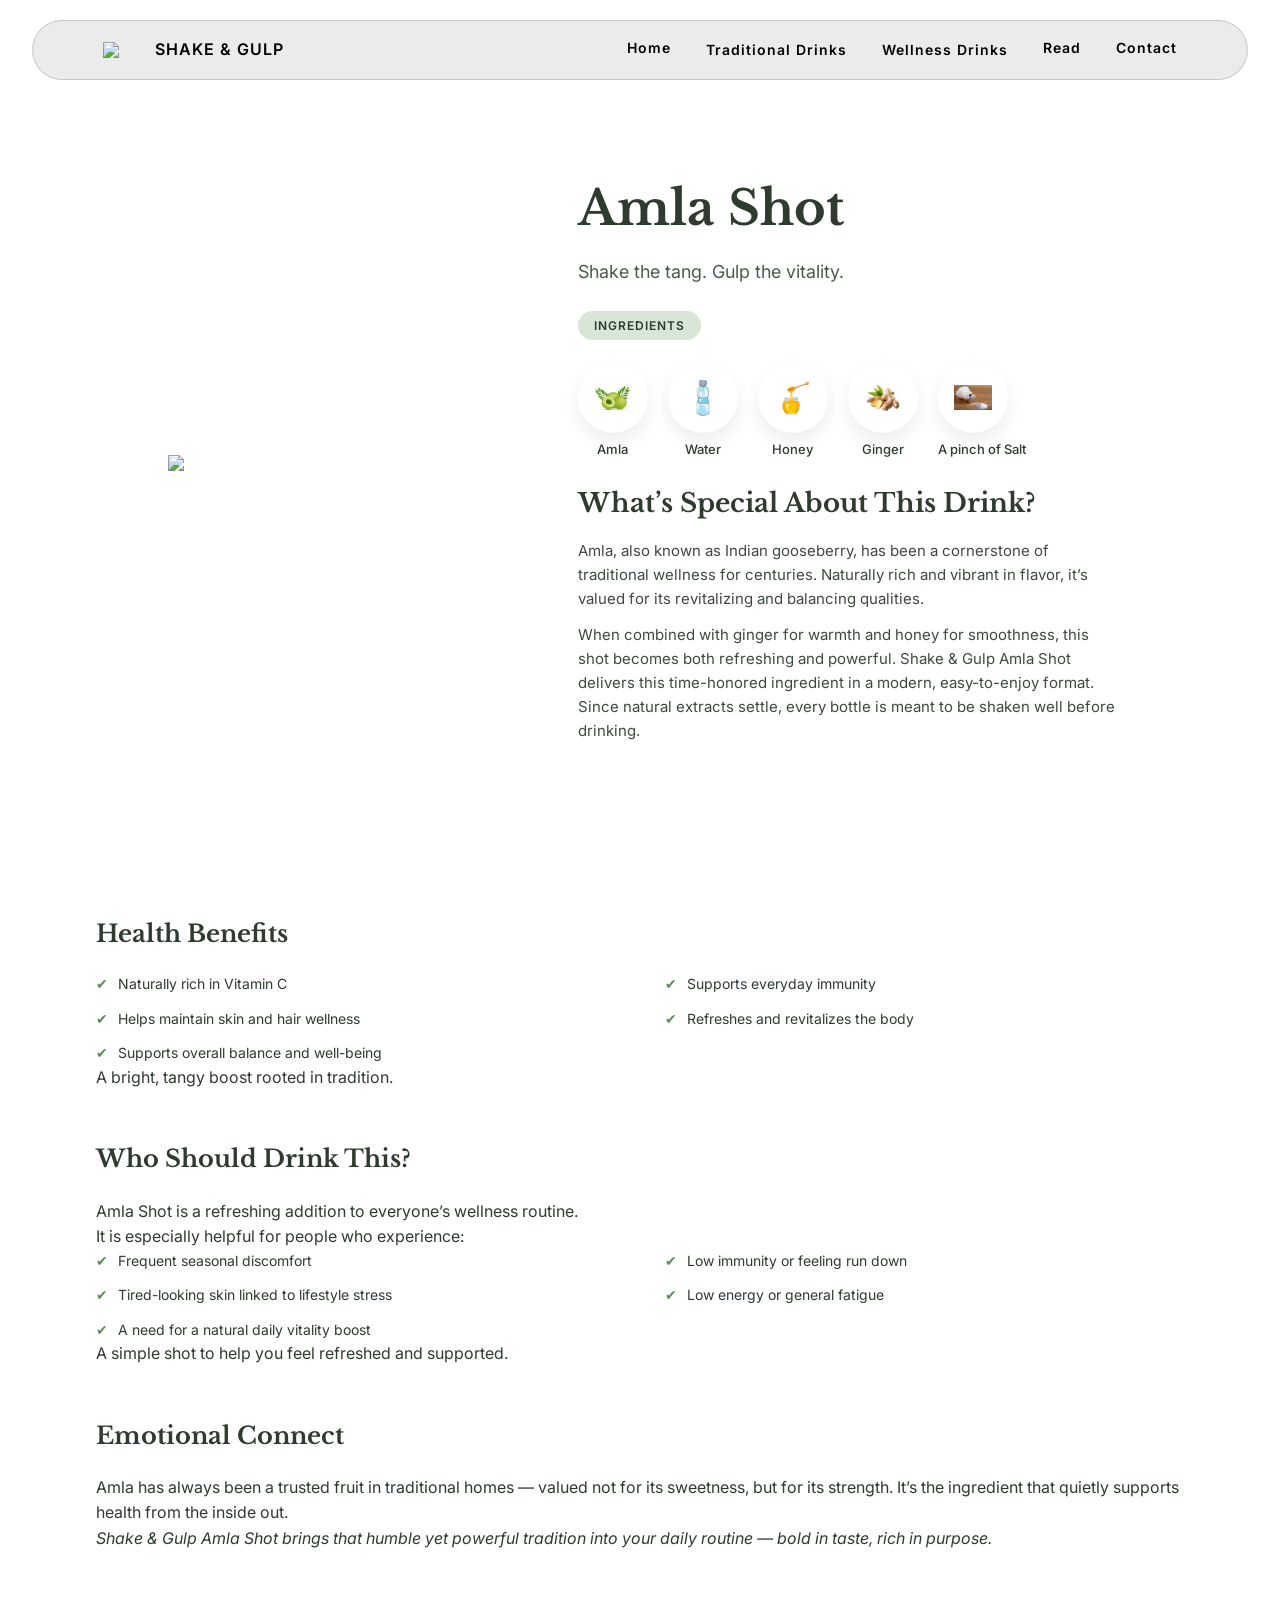
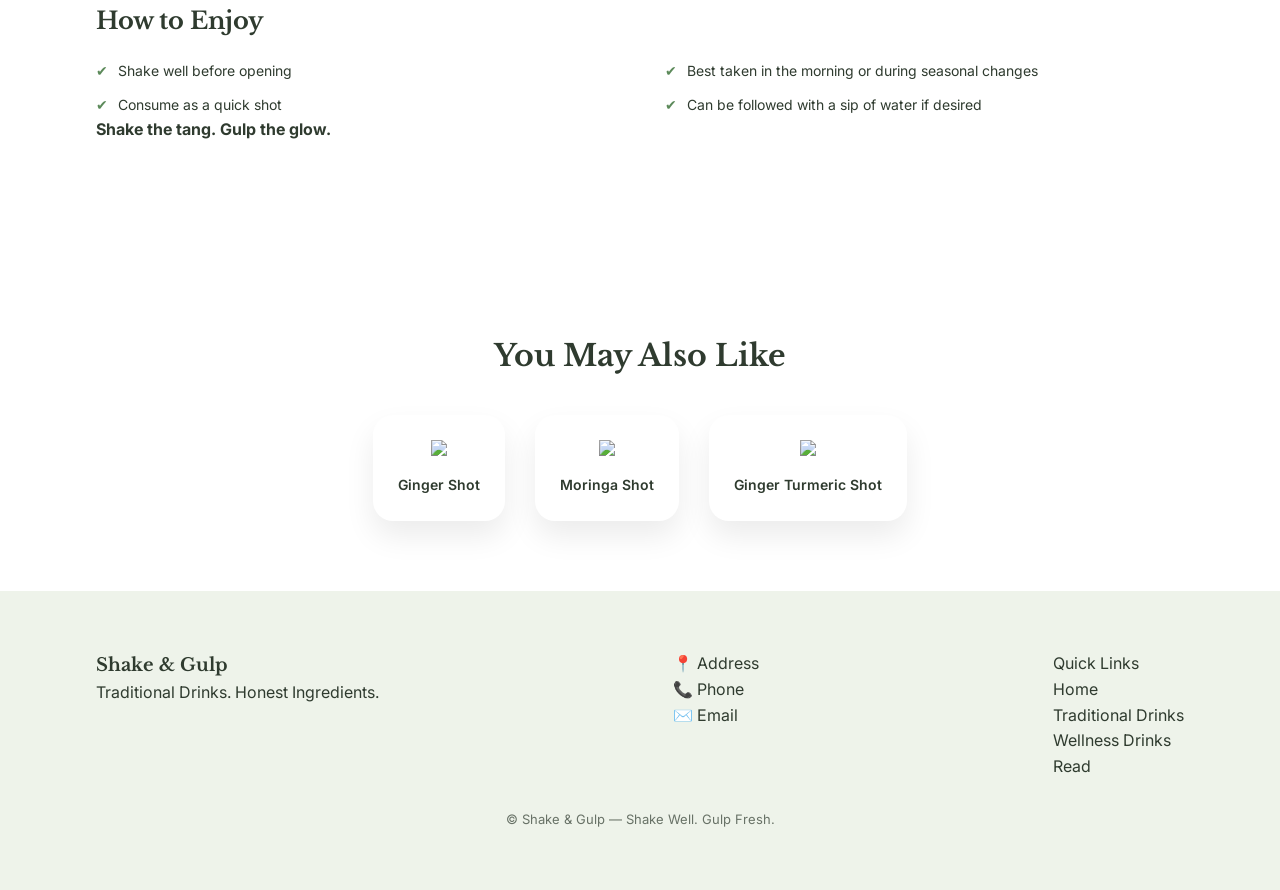
==== index.html @ 065e0605 "Update index.html" ====
<!DOCTYPE html>
<html lang="en">
<head>
<meta charset="UTF-8">
<meta name="viewport" content="width=device-width, initial-scale=1.0">
<title>Amla Shot – Shake & Gulp</title>

<link href="https://fonts.googleapis.com/css2?family=Libre+Baskerville:wght@400;700&family=Inter:wght@300;400;500;600&display=swap" rel="stylesheet">
  <style>
      * {
  margin: 0;
  padding: 0;
  box-sizing: border-box;
}

body {
  font-family: 'Inter', sans-serif;
  color: #2f3b2f;
  background: url("https://i.ibb.co/ksgw0qXL/buttermilkbackground.png") no-repeat center center fixed;
  background-size: cover;
  line-height: 1.6;
  padding-top:80px;
}

/* ================= CONTAINER ================= */

.container {
  width: 85%;
  max-width: 1100px;
  margin: auto;
}

/* ================= HEADER ================= */

   .navbar{
    position:fixed;
    top:20px;
    left:50%;
    transform:translateX(-50%);

    width:95%;          /* MUCH WIDER */
    max-width:none;     /* remove limit */

    padding:16px 70px;  /* more inner spacing */
    border-radius:50px;

    backdrop-filter:blur(15px);
    background:rgba(0,0,0,0.08);
    border:1px solid rgba(0,0,0,0.15);

    display:flex;
    justify-content:space-between;
    align-items:center;

    color:#000;
    font-weight:600;
    letter-spacing:1px;
    z-index:100;
}

.nav-links{
    display:flex;
    gap:35px;
}

.nav-links a{
    text-decoration:none;
    color:#000;
    font-size:14px;
    transition:0.3s ease;
}

.nav-links a:hover{
    opacity:0.6;
}

.logo{
    display:flex;
    align-items:center;
    gap:12px; /* space between logo and text */
}

.logo img{
    width:40px;   /* control logo size */
    height:auto;
}

/* =============================
   CONTACT FORM GLASS POPUP
============================= */

.contact-overlay{
    position:fixed;
    top:0;
    left:0;
    width:100%;
    height:100%;

    backdrop-filter:blur(10px);
    background:rgba(0,0,0,0.3);

    display:flex;
    justify-content:center;
    align-items:center;

    z-index:999;

    opacity:0;
    pointer-events:none;
    transition:0.4s;
}

.contact-overlay.active{
    opacity:1;
    pointer-events:auto;
}

.contact-form{
    width:400px;
    padding:40px;
    border-radius:25px;

    backdrop-filter:blur(15px);
    background:rgba(255,255,255,0.25);
    border:1px solid rgba(255,255,255,0.4);

    text-align:center;
}

.contact-form h2{
    margin-bottom:25px;
}

.contact-form input{

    width:100%;
    padding:12px;
    margin-bottom:15px;

    border:none;
    border-radius:10px;
}

.contact-form textarea{
    width:100%;
    height:44px;          /* same height as inputs */

    padding:12px;         /* same padding as inputs */
    margin-bottom:15px;

    border:none;
    border-radius:10px;
    resize:none;

    line-height:20px;     /* centers text visually */
}

.contact-form button{
    padding:12px 30px;
    border:none;
    border-radius:30px;
    background:black;
    color:white;
    cursor:pointer;
}

.close-btn{
    position:absolute;
    top:20px;
    right:25px;
    border:none;
    background:none;
    font-size:22px;
    cursor:pointer;
}

        /* =============================
   NAVBAR DROPDOWN
============================= */

.nav-item{
    position:relative;
}

.dropdown{
    position:absolute;
    top:100%;
    left:0;
    margin-top:px;


    min-width:220px;

    opacity:0;
    transform:translateY(10px);
    pointer-events:none;

    transition:0.3s ease;
}

/* =============================
   NAVBAR DROPDOWN BACKGROUND BLUR
============================= */

.nav-blur{
    position:fixed;
    top:0;
    left:0;
    width:100%;
    height:100%;

    backdrop-filter:blur(12px);
    background:rgba(0,0,0,0.15);

    opacity:0;
    pointer-events:none;

    transition:0.3s ease;
    z-index:50;
}

/* When dropdown is active */
body:has(.nav-item:hover) .nav-blur{
    opacity:1;
}

.nav-item:hover .dropdown{
    opacity:1;
    transform:translateY(0);
    pointer-events:auto;
}

.dropdown a{
    display:block;
    padding:8px 10px;
    font-size:14px;
    color:#000;
    text-decoration:none;
    border-radius:8px;
    transition:0.25s;
}

.dropdown a:hover{
    background:rgba(255,255,255,0.4);
    padding-left:15px;
}

/* ================= HERO ================= */



.hero-left {
  width: 45%;
  display: flex;
  justify-content: flex-end;   /* pushes image to right */
  padding-right: 80px;         /* small spacing control */
}.hero {
  display: flex;
  align-items: center;
  justify-content: center;
  gap: 50px;
  padding: 50px 0;
  min-height: 85vh;
  transform: translateX(-60px);   /* moves whole hero slightly left */
}




.hero-right {
  width: 50%;
  animation: fadeUp 0.8s ease forwards;
}

.bottle {
  width: 100%;
  max-width: 280px; /* slightly smaller */
   margin-left: -20px;
}

/* ================= TEXT ================= */

h1 {
  font-family: 'Libre Baskerville', serif;
  font-size: 48px;        /* slightly reduced but still large */
  margin-bottom: 12px;
}

.tagline {
  font-size: 18px;
  margin-bottom: 25px;
  color: #4b5b4b;
}

.small-label {
  background: #d7e6d6;
  padding: 7px 16px;
  border-radius: 20px;
  font-size: 12px;
  letter-spacing: 1px;
  font-weight: 600;
}

/* ================= INGREDIENTS ================= */

.ingredients {
  display: flex;
  gap: 20px;              /* reduced spacing */
  margin: 25px 0;         /* reduced margin */
  flex-wrap: wrap;
}

.ingredient {
  text-align: center;
  cursor: pointer;
  transition: transform 0.3s ease;
}

.ingredient span {
  display: block;
  margin-top: 8px;
  font-size: 13px;
  font-weight: 500;
  line-height: 1.3;
  white-space: normal;
  word-break: break-word;
}

/* Circle Design */

.circle {
  width: 70px;            /* reduced */
  height: 70px;
  background: #ffffff;
  border-radius: 50%;
  display: flex;
  justify-content: center;
  align-items: center;
  box-shadow: 0 8px 18px rgba(0,0,0,0.08);
  transition: all 0.4s ease;
}

.circle img {
  width: 38px;            /* reduced */
  transition: transform 0.4s ease;
}

/* Hover Effects */

.ingredient:hover img {
  transform: translateY(-6px);
}

.ingredient:hover .circle {
  box-shadow: 0 15px 35px rgba(92,138,90,0.25);
  transform: translateY(-4px);
}

/* ================= SPECIAL SECTION ================= */

.special h2 {
  font-family: 'Libre Baskerville', serif;
  font-size: 26px;
  margin-bottom: 15px;
}

.special p {
  margin-bottom: 12px;    /* reduced */
  font-size: 15px;
  color: #3e4a3e;
}

/* ================= INFO SECTION ================= */

.info {
  padding: 70px 0;
}

.info-block {
  margin-bottom: 50px;
}

.info-block h3 {
  font-family: 'Libre Baskerville', serif;
  font-size: 24px;
  margin-bottom: 20px;
}

.two-column {
  display: grid;
  grid-template-columns: repeat(2,1fr);
  gap: 12px 50px;
}

.tick-list {
  list-style: none;
}

.tick-list li {
  padding-left: 22px;
  position: relative;
  font-size: 14px;
}

.tick-list li::before {
  content: "✔";
  position: absolute;
  left: 0;
  color: #5c8a5a;
}

/* ================= SUGGEST SECTION ================= */

.suggest {
  padding: 70px 0;
}

.center-title {
  text-align: center;
  font-family: 'Libre Baskerville', serif;
  font-size: 30px;
  margin-bottom: 35px;
}

.center-cards {
  display: flex;
  justify-content: center;
  gap: 30px;
  flex-wrap: wrap;
}

.card {
  background: #fff;
  padding: 25px;
  border-radius: 20px;
  text-align: center;
  box-shadow: 0 15px 30px rgba(0,0,0,0.08);
  transition: 0.3s;
}

.card:hover {
  transform: translateY(-6px);
}

.card img {
  width: 120px;
  margin-bottom: 10px;
}

.card p {
  font-weight: 600;
  font-size: 14px;
}

/* ================= FOOTER ================= */

.footer {
  background: #eef3ea;
  padding: 60px 0;
}

.footer-cols {
  display: flex;
  justify-content: space-between;
  flex-wrap: wrap;
  gap: 30px;
}

.footer strong {
  font-family: 'Libre Baskerville', serif;
  font-size: 18px;
}

.copyright {
  text-align: center;
  margin-top: 30px;
  font-size: 13px;
  opacity: 0.7;
}

/* ================= ANIMATION ================= */

@keyframes fadeUp {
  from {
    opacity: 0;
    transform: translateY(15px);
  }
  to {
    opacity: 1;
    transform: translateY(0);
  }
}

/* ================= MOBILE ================= */

@media(max-width: 900px){
  .hero {
    flex-direction: column;
    text-align: center;
    min-height: auto;
  }

  .hero-left,
  .hero-right {
    width: 100%;
  }

  .ingredients {
    justify-content: center;
  }
}

/* ================= PRINT ================= */

@media print {

  body {
    background: none !important;
  }

  .container {
    width: 1100px !important;
    margin: 0 auto !important;
  }

  .hero {
    flex-direction: row !important;
    min-height: auto;
  }

  .hero-left,
  .hero-right {
    width: 50% !important;
  }

  .header {
    position: relative !important;
  }
}

@page {
  size: A4;
  margin: 0;
}
@media (max-width: 768px) {

  .hero {
    flex-direction: column;
    text-align: center;
    min-height: auto;
    padding: 40px 0;
  }

  .hero-left,
  .hero-right {
    width: 100%;
  }

  .hero-left {
    justify-content: center;
    padding-right: 0;
    margin-bottom: 20px;
  }

  .bottle {
    max-width: 260px;
  }

  h1 {
    font-size: 34px;
  }

  .tagline {
    font-size: 16px;
  }

  .ingredients {
    justify-content: center;
    gap: 18px;
  }

  .two-column {
    grid-template-columns: 1fr;
  }

  .center-cards {
    flex-direction: column;
    align-items: center;
  }

  .footer-cols {
    flex-direction: column;
    text-align: center;
  }
}
@media (min-width: 769px) and (max-width: 1024px) {

  .hero {
    padding: 40px 0;
    gap: 30px;
  }

  .bottle {
    max-width: 280px;
  }

  h1 {
    font-size: 40px;
  }

  .ingredients {
    gap: 20px;
  }

  .two-column {
    grid-template-columns: repeat(2,1fr);
  }
}
@media (min-width: 1400px) {

  .container {
    max-width: 1200px;
  }

  .bottle {
    max-width: 350px;
  }

  h1 {
    font-size: 52px;
  }
}

    
  </style>
</head>

<body>

<div class="navbar">

    <div class="logo">
        <img src="https://i.ibb.co/cSXcmScQ/Shake-Gulp-Logo.png">
        SHAKE & GULP
    </div>

    <div class="nav-links">

        <a href="https://vatsalvarma.github.io/SHAKE-GULP/#home">Home</a>

        <div class="nav-item">
            <a href="https://vatsalvarma.github.io/SHAKE-GULP/#traditional">Traditional Drinks</a>

            <div class="dropdown">
                <a ></a>
                <a href="https://vatsalvarma.github.io/Jeerabtmlk-prbxx/">Jeera Buttermilk</a>
                <a href="https://vatsalvarma.github.io/Masala-btmlk-prbxx/">Masala Buttermilk</a>
                <a href="https://vatsalvarma.github.io/Dates-prbxx/">Date Buttermilk</a>
                <a href="https://vatsalvarma.github.io/ragibrml-prbxxx/">Ragi Buttermilk</a>
                <a href="https://vatsalvarma.github.io/Sabjalass-prbxs/">Sabja Lassi</a>
                <a href="https://vatsalvarma.github.io/Sweetbtmlk-prbxx/">Buttermilk</a>
                <a href="https://vatsalvarma.github.io/Nmpsabja/">Nimbu Sabja</a>
                <a href="https://vatsalvarma.github.io/Nimpud-prbxx/">Nimbu Pudina</a>
                <a href="https://vatsalvarma.github.io/Sweetbtmlk-prbxx/">Sweet Buttermilk</a>
            </div>
        </div>

        <div class="nav-item">
            <a href="https://vatsalvarma.github.io/SHAKE-GULP/#wellness">Wellness Drinks</a>

            <div class="dropdown">
                <a ></a>
                <a href="https://vatsalvarma.github.io/Ginger-prbxx/">Ginger Shot</a>
                <a href="https://vatsalvarma.github.io/GingTer-prbxx/">Ginger Turmeric Shot</a>
                <a href="https://vatsalvarma.github.io/Amla-prbrxx/">Amla Shot</a>
                <a href="https://vatsalvarma.github.io/Neem-prbxx/">Neem Shot</a>
                <a href="https://vatsalvarma.github.io/Moringa-prbxx/">Moringa Shot</a>
                <a href="https://vatsalvarma.github.io/wheatgrass-prbxxx/">Wheatgrass Shot</a>
                <a href="https://vatsalvarma.github.io/Barley-prbxx/">Barley Drink</a>
                <a href="https://vatsalvarma.github.io/sabudana-prbxx/">Sabudana Drink</a>
            </div>
        </div>

        <a href="https://vatsalvarma.github.io/SHAKE-GULP/#read">Read</a>
        <a href="https://vatsalvarma.github.io/SHAKE-GULP/#">Contact</a>

    </div>

</div>

<div class="nav-blur"></div>



<section class="hero container">

  <div class="hero-left">
    <img src="https://i.ibb.co/Nv72jd4/Amla-shadow-elements-544x652.png" class="bottle">
  </div>

  <div class="hero-right">
    <h1>Amla Shot</h1>
    <p class="tagline">Shake the tang. Gulp the vitality.</p>

    <span class="small-label">INGREDIENTS</span>

    <div class="ingredients">

      <div class="ingredient water">
        <div class="circle">
          <img src="amla.jpeg">
          <span class="wave"></span>
        </div>
        <span>Amla </span>
      </div>

      <div class="ingredient">
        <div class="circle">
          <img src="water.jpeg">
        </div>
        <span>Water</span>
      </div>

      <div class="ingredient">
        <div class="circle">
          <img src="honey.jpeg">
        </div>
        <span>Honey</span>
      </div>

      <div class="ingredient">
        <div class="circle">
          <img src="ginger2.jpeg">
        </div>
        <span>Ginger</span>
      </div>

      <div class="ingredient">
        <div class="circle">
          <img src="salt.jpeg">
        </div>
        <span>A pinch of Salt</span>
      </div>

    </div>

    <div class="special">
      <h2>What’s Special About This Drink?</h2>
      <p>
        Amla, also known as Indian gooseberry, has been a cornerstone of traditional wellness for 
        centuries. Naturally rich and vibrant in flavor, it’s valued for its revitalizing and balancing qualities.
      </p>
      <p>
        When combined with ginger for warmth and honey for smoothness, this shot becomes both 
        refreshing and powerful. Shake & Gulp Amla Shot delivers this time-honored ingredient in 
        a modern, easy-to-enjoy format. Since natural extracts settle, every bottle is meant to be 
        shaken well before drinking.
      </p>
    </div>

  </div>
</section>


<section class="info container">

  <div class="info-block">
    <h3>Health Benefits</h3>
    <ul class="tick-list two-column">
      <li>Naturally rich in Vitamin C</li>
      <li>Supports everyday immunity</li>
      <li>Helps maintain skin and hair wellness</li>
      <li>Refreshes and revitalizes the body</li>
      <li>Supports overall balance and well-being</li>
    </ul>
    <p class="note">A bright, tangy boost rooted in tradition.</p>
  </div>

  <div class="info-block">
    <h3>Who Should Drink This?</h3>
    <p>Amla Shot is a refreshing addition to everyone’s wellness routine.</p>
    <p>It is especially helpful for people who experience:</p>
   
    <ul class="tick-list two-column">
      <li>Frequent seasonal discomfort</li>
      <li>Low immunity or feeling run down</li>
      <li>Tired-looking skin linked to lifestyle stress</li>
      <li>Low energy or general fatigue</li>
      <li>A need for a natural daily vitality boost</li>
    </ul>

    <p>A simple shot to help you feel refreshed and supported.</p>
  </div>

  <div class="info-block">
    <h3>Emotional Connect</h3>
    <p>
      Amla has always been a trusted fruit in traditional homes — valued not for its sweetness, 
      but for its strength. It’s the ingredient that quietly supports health from the inside out.
    </p>
    <p><em>
      Shake & Gulp Amla Shot brings that humble yet powerful tradition into your daily routine — 
      bold in taste, rich in purpose.
    </em></p>
  </div>

  <div class="info-block">
    <h3>How to Enjoy</h3>
    <ul class="tick-list two-column">
      <li>Shake well before opening</li>
      <li>Best taken in the morning or during seasonal changes</li>
      <li>Consume as a quick shot</li>
      <li>Can be followed with a sip of water if desired</li>
    </ul>
    <p><strong>Shake the tang. Gulp the glow.</strong></p>
  </div>

</section>


<section class="suggest container">
  <h2 class="center-title">You May Also Like</h2>

  <div class="center-cards">
    <div class="card">
      <img src="https://i.ibb.co/n8qjj6ZZ/Gingger-shots-544x652.png">
      <p>Ginger Shot</p>
    </div>
    <div class="card">
      <img src="https://i.ibb.co/GQ08dSY6/Moringa-544x652.png">
      <p>Moringa Shot</p>
    </div>
    <div class="card">
      <img src="https://i.ibb.co/PZW0sHP1/Gingger-Turmeric-shots-544x652.png">
      <p>Ginger Turmeric Shot</p>
    </div>
  </div>
</section>


<footer class="footer">
  <div class="container footer-cols">
    <div>
      <strong>Shake & Gulp</strong>
      <p>Traditional Drinks. Honest Ingredients.</p>
    </div>

    <div>
      <p>📍 Address</p>
      <p>📞 Phone</p>
      <p>✉️ Email</p>
    </div>

    <div>
      <p>Quick Links</p>
      <p>Home</p>
      <p>Traditional Drinks</p>
      <p>Wellness Drinks</p>
      <p>Read</p>
    </div>
  </div>

  <p class="copyright">
    © Shake & Gulp — Shake Well. Gulp Fresh.
  </p>
</footer>

</body>
</html>
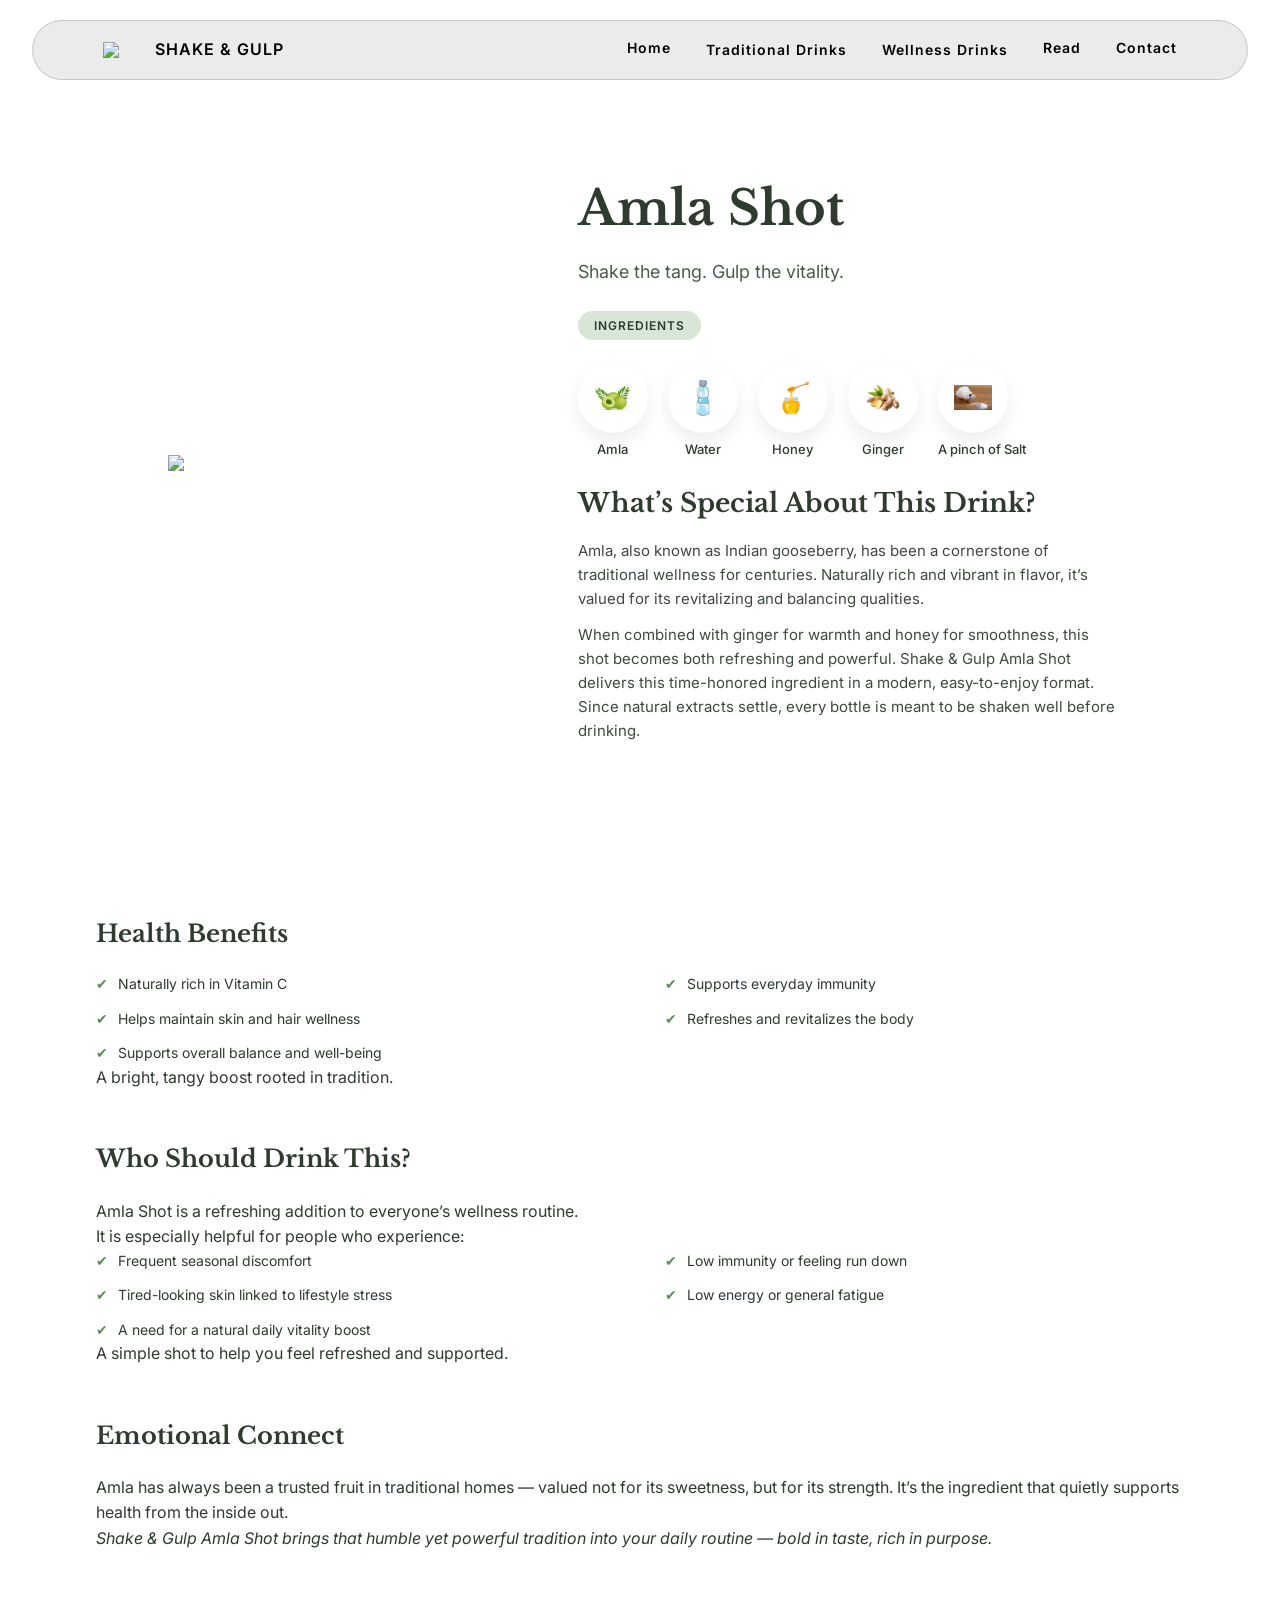
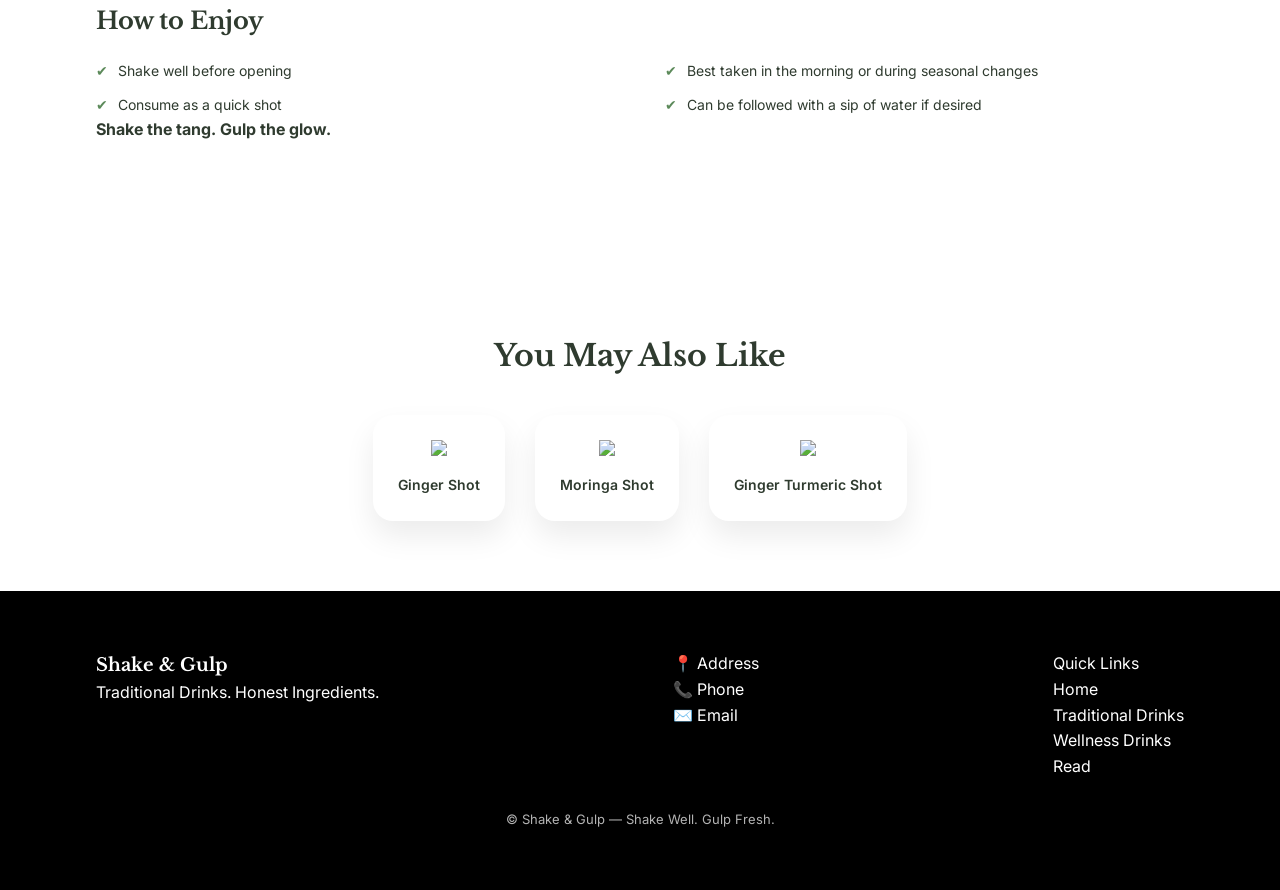
==== commit dc90286f: "Update index.html" ====
--- a/index.html
+++ b/index.html
@@ -456,7 +456,8 @@
 /* ================= FOOTER ================= */
 
 .footer {
-  background: #eef3ea;
+ background:black;
+    color:white;
   padding: 60px 0;
 }
 
@@ -662,7 +663,7 @@
                 <a href="https://vatsalvarma.github.io/Sweetbtmlk-prbxx/">Buttermilk</a>
                 <a href="https://vatsalvarma.github.io/Nmpsabja/">Nimbu Sabja</a>
                 <a href="https://vatsalvarma.github.io/Nimpud-prbxx/">Nimbu Pudina</a>
-                <a href="https://vatsalvarma.github.io/Sweetbtmlk-prbxx/">Sweet Buttermilk</a>
+             
             </div>
         </div>
 
@@ -678,7 +679,7 @@
                 <a href="https://vatsalvarma.github.io/Moringa-prbxx/">Moringa Shot</a>
                 <a href="https://vatsalvarma.github.io/wheatgrass-prbxxx/">Wheatgrass Shot</a>
                 <a href="https://vatsalvarma.github.io/Barley-prbxx/">Barley Drink</a>
-                <a href="https://vatsalvarma.github.io/sabudana-prbxx/">Sabudana Drink</a>
+             
             </div>
         </div>
 
